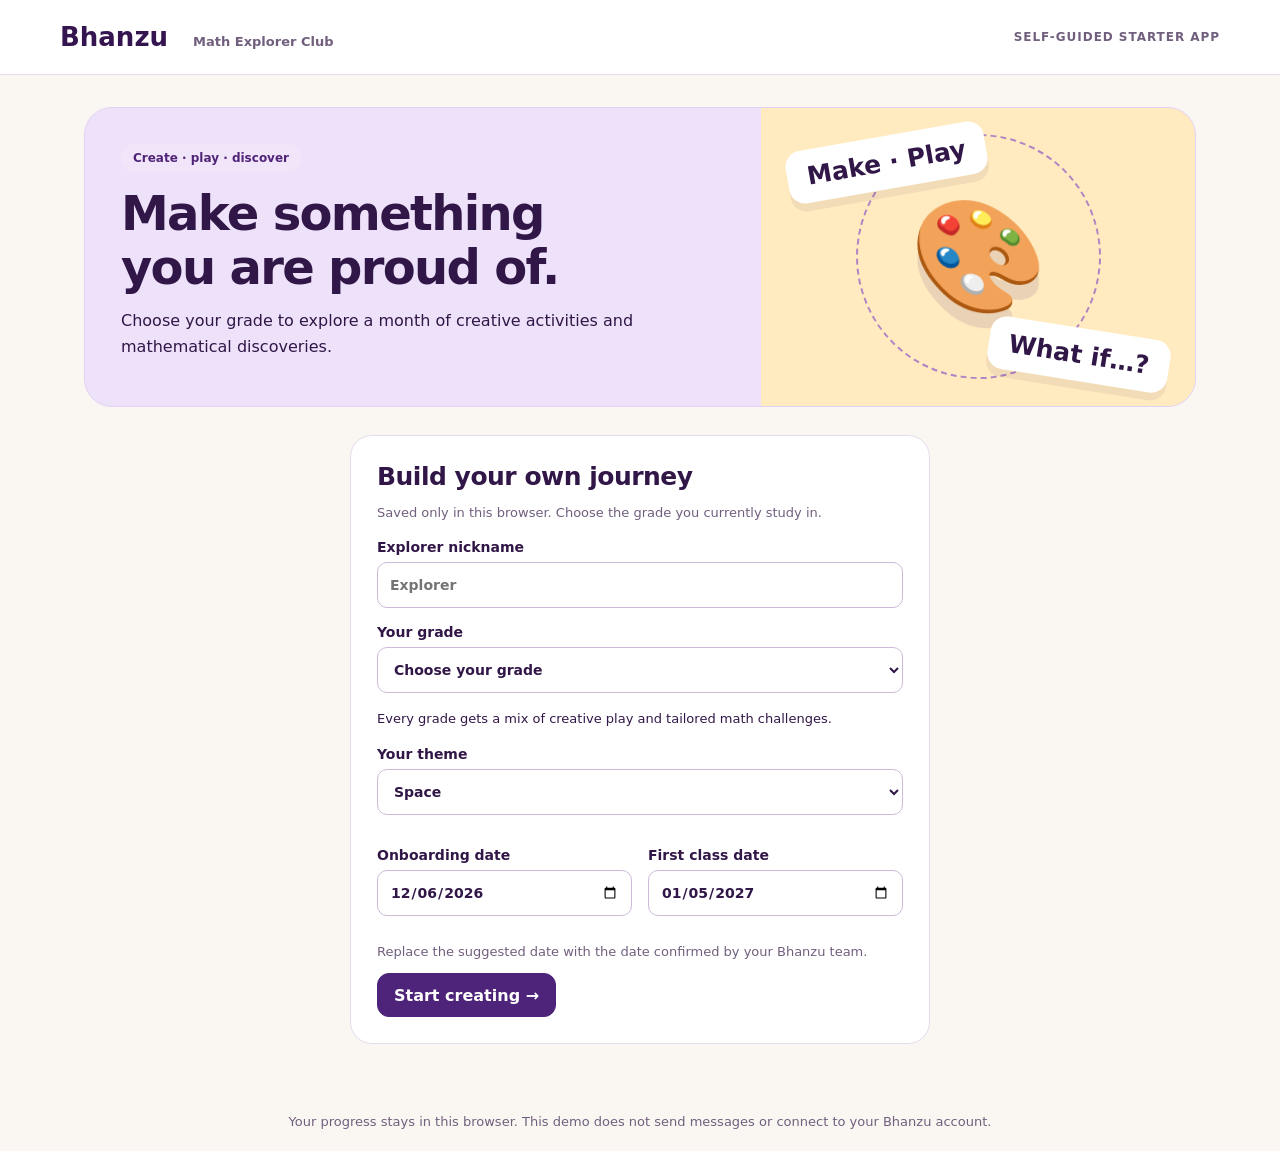
==== index.html @ 33efbeb1 "Add files via upload" ====
<!doctype html>
<html lang="en">
<head>
  <meta charset="utf-8"><meta name="viewport" content="width=device-width, initial-scale=1">
  <meta name="theme-color" content="#34175a">
  <title>Bhanzu · Math Explorer Club</title>
  <link rel="stylesheet" href="styles.css">
  <link rel="stylesheet" href="games.css">
  <link rel="stylesheet" href="studio.css">
  <script src="engine.js" defer></script><script src="curriculum.js" defer></script><script src="studio.js" defer></script><script src="app.js" defer></script>
</head>
<body>
  <header class="topbar"><a class="brand" href="index.html">Bhanzu <span>Math Explorer Club</span></a><span class="prototype">Self-guided starter app</span></header>
  <main id="app"></main>
  <footer>Your progress stays in this browser. This demo does not send messages or connect to your Bhanzu account.</footer>
  <dialog id="settings"><form id="settings-form"><h2>Your adventure details</h2><p>Use the class date confirmed by your onboarding team.</p><label>Explorer nickname <input name="nickname" maxlength="30" autocomplete="off"></label><label>Onboarding date <input name="onboard" type="date" required></label><label>First class date <input name="start" type="date" required></label><label>Your grade <select name="grade" required></select></label><p class="error" id="settings-error" role="alert"></p><div class="actions"><button class="primary" type="submit">Save details</button><button type="button" id="close-settings">Cancel</button></div><hr><button class="danger" type="button" id="reset">Start over on this device</button></form></dialog>
  <noscript>Please enable JavaScript to use the puzzles and save your progress.</noscript>
</body>
</html>
---- styles.css ----
:root{font-family:system-ui,-apple-system,BlinkMacSystemFont,"Segoe UI",sans-serif;color:#311747;background:#faf7f2;font-synthesis:none;--purple:#4e247a;--muted:#715f7e;--line:#e6dbed;--coral:#ff725e;--cream:#fff9eb}
*{box-sizing:border-box}body{margin:0}button,input,select{font:inherit}button,a,input,select{ -webkit-tap-highlight-color:transparent}button{cursor:pointer;border:1px solid var(--line);border-radius:12px;background:white;color:#311747;padding:11px 16px;font-weight:650;min-height:44px}button:hover{background:#f3eafb}button:disabled{cursor:default;opacity:.55}button:focus-visible,a:focus-visible,input:focus-visible,select:focus-visible{outline:3px solid #9c55d3;outline-offset:3px}.primary{background:var(--purple);color:white;border-color:var(--purple)}.primary:hover{background:#39195a}.ghost{background:transparent}.danger{color:#a12839}.topbar{display:flex;align-items:center;justify-content:space-between;gap:18px;padding:22px max(24px,calc((100% - 1160px)/2));background:white;border-bottom:1px solid var(--line)}.brand{font-weight:850;font-size:26px;color:#351550;text-decoration:none}.brand span{font-size:13px;font-weight:600;color:var(--muted);margin-left:16px}.prototype,.eyebrow{font-size:12px;font-weight:750;letter-spacing:.08em;text-transform:uppercase}.prototype{color:var(--muted)}main{max-width:1160px;margin:auto;padding:32px 24px 48px}footer{text-align:center;padding:22px;color:var(--muted);font-size:13px;max-width:850px;margin:auto}h1{font-size:clamp(32px,4vw,48px);line-height:1.13;letter-spacing:-.035em;margin:14px 0}h2{font-size:25px;margin:0 0 12px;letter-spacing:-.02em}h3{font-size:19px;margin:0 0 10px}p{line-height:1.6;margin:10px 0}.muted{color:var(--muted)}.small{font-size:13px}.pill{display:inline-flex;padding:7px 12px;border-radius:99px;background:#f1e5fa;color:#512478;font-size:12px;font-weight:750}.hero{display:grid;grid-template-columns:1.2fr .8fr;gap:26px;background:#eee2fa;border:1px solid #e3d1f3;border-radius:28px;overflow:hidden}.hero-copy{padding:36px}.hero-illustration{display:flex;align-items:center;justify-content:center;background:#ffebbf;min-height:250px;position:relative;overflow:hidden}.hero-illustration .planet{font-size:110px;filter:drop-shadow(0 15px 0 #542a7920)}.orbit{position:absolute;width:245px;height:245px;border:2px dashed #b184c4;border-radius:50%;transform:rotate(-18deg)}.float{position:absolute;font-weight:850;font-size:25px;background:white;padding:12px 20px;border-radius:16px;box-shadow:0 8px 0 #391b4b12}.float.one{top:28px;left:25px;transform:rotate(-10deg)}.float.two{bottom:25px;right:25px;transform:rotate(9deg)}.layout{display:grid;grid-template-columns:minmax(0,1fr) 310px;gap:26px;margin-top:28px}.panel{background:white;border:1px solid var(--line);border-radius:22px;padding:26px;min-width:0}.setup{max-width:580px;margin:28px auto 0}.setup label,dialog label{display:grid;gap:7px;font-weight:650;margin:16px 0;font-size:14px}input,select{width:100%;border:1px solid #ccbbda;border-radius:10px;padding:12px;background:white;color:#311747;min-height:46px}.form-row{display:grid;grid-template-columns:1fr 1fr;gap:16px}.actions{display:flex;flex-wrap:wrap;gap:10px;margin-top:18px}.error{color:#a12839}.avatar-options{display:flex;flex-wrap:wrap;gap:8px}.avatar-options button[aria-pressed=true],.choice[aria-pressed=true]{background:#eee0fa;border-color:#7b3bad}.toolbar{display:flex;align-items:center;justify-content:space-between;gap:14px;flex-wrap:wrap;margin:0 0 20px}.toolbar h2{margin:0}.roadmap{display:grid;grid-template-columns:repeat(3,minmax(0,1fr));gap:12px}.mission-tile{text-align:left;padding:16px;position:relative;min-height:138px;display:flex;flex-direction:column;align-items:flex-start;gap:8px;border-radius:17px}.mission-tile .icon{font-size:27px}.mission-tile .day{font-size:11px;text-transform:uppercase;letter-spacing:.05em;color:var(--muted)}.mission-tile.active{background:#f0e4fb;border:2px solid #754297;padding:15px}.mission-tile.done{background:#f0f8ef}.mission-tile .state{font-size:11px;color:#695775;font-weight:600}.week-title{font-size:15px;margin:25px 0 12px}.week-title:first-child{margin-top:0}.detail{margin-top:24px;scroll-margin-top:20px}.detail .mission-icon{font-size:39px;display:block;margin-bottom:12px}.question{font-size:23px;font-weight:700;line-height:1.5;margin:22px 0;white-space:pre-line}.choices{display:grid;grid-template-columns:repeat(3,minmax(0,1fr));gap:10px}.choice{font-size:18px}.feedback{padding:15px 18px;background:#f6f0fc;border-radius:14px;margin:16px 0;line-height:1.6}.feedback.good{background:#edf7eb}.benefit{font-size:14px;color:var(--muted);border-top:1px solid var(--line);padding-top:15px;margin-top:22px}.guide{background:#fff9ed}.guide-icon{font-size:32px}.guide-answer{padding:16px;background:white;border:1px solid #eddfc5;border-radius:15px;line-height:1.6;margin-top:15px}.quick-replies{display:flex;flex-wrap:wrap;gap:7px;margin-top:16px}.quick-replies button{font-size:12px;padding:9px 12px}.passport{margin-top:22px}.stamps{display:grid;grid-template-columns:repeat(4,1fr);gap:8px;margin:20px 0}.stamp{border-radius:50%;aspect-ratio:1;display:grid;place-items:center;background:#eee9f2;font-size:25px;filter:grayscale(1);opacity:.4}.stamp.earned{filter:none;opacity:1;background:#ffedb7}.progress{height:8px;background:#ece2f3;border-radius:9px;overflow:hidden;margin:14px 0}.progress span{display:block;height:100%;background:#754297;transition:width .2s}.parent-note{margin-top:22px}.parent-note li{line-height:1.6;margin:8px 0;padding-left:3px}.banner{padding:14px 18px;background:#fff0cc;border-radius:13px;margin-bottom:18px;color:#664810}.complete-hero{text-align:center;max-width:780px;margin:auto}.complete-hero .big{font-size:90px}.checklist{text-align:left;max-width:460px;margin:25px auto}.checklist label{display:flex;align-items:center;gap:12px;margin:16px 0}.checklist input{width:21px;min-height:21px;height:21px;accent-color:var(--purple)}.goal-label{font-size:14px;font-weight:650}.goal{margin-top:12px}.empty{padding:30px 15px;text-align:center}dialog{border:1px solid var(--line);border-radius:22px;padding:26px;width:min(500px,calc(100% - 32px));color:#311747;max-height:90vh;overflow:auto}dialog::backdrop{background:#28103c77}hr{border:0;border-top:1px solid var(--line);margin:22px 0}.storage-notice{padding:12px 18px;color:#8a4220;background:#fff1dd;border-radius:12px;margin:12px 0}a{color:#652f91}.card-preview{width:100%;border-radius:15px;display:block;margin-top:15px}.preview-link{font-size:13px;display:inline-block;margin-top:10px}.section-subtitle{margin-bottom:22px}.level-tag{font-size:12px;color:var(--muted)}
@media(max-width:850px){.layout{grid-template-columns:1fr}.side{display:grid;grid-template-columns:1fr 1fr;gap:18px;align-items:start}.side .panel{margin:0}.side .parent-note{grid-column:1/-1}.brand span{display:block;margin:2px 0 0}.prototype{max-width:115px;font-size:10px}.hero-copy{padding:26px}.hero-illustration .planet{font-size:85px}.float{padding:9px;font-size:18px}.orbit{width:190px;height:190px}}
@media(max-width:550px){main{padding:20px 16px}.topbar{padding:16px}.hero{grid-template-columns:1fr}.hero-illustration{min-height:170px;grid-row:1}.hero-illustration .planet{font-size:75px}.orbit{width:150px;height:150px}.hero-copy{padding:23px}.panel{padding:20px}.roadmap{grid-template-columns:1fr 1fr}.side{display:block}.side .panel{margin-top:20px}.form-row{grid-template-columns:1fr;gap:0}.question{font-size:21px}.choices{grid-template-columns:1fr}.choices .choice{padding:12px}.mission-tile{min-height:140px}.float.one{left:20%;top:18px}.float.two{right:17%;bottom:18px}}
@media(prefers-reduced-motion:reduce){*{transition:none!important;scroll-behavior:auto!important}}
.detail{margin-top:0;margin-bottom:24px}.mission-tile:disabled{opacity:.78}
@media print{.topbar,.hero,.toolbar,.roadmap-wrap,.guide,.parent-note,.detail,.complete-hero,footer,.actions,.banner{display:none!important}.layout,.side{display:block}.passport{border:2px solid #542576;max-width:600px;margin:auto!important}.panel{break-inside:avoid}.stamp{-webkit-print-color-adjust:exact;print-color-adjust:exact}}
---- games.css ----
.game{margin:20px 0;padding:22px;background:#faf5ff;border:1px solid #dbc5ed;border-radius:20px;overflow:hidden}.game-label{color:#795098;font-size:11px;letter-spacing:.13em;font-weight:800;margin-bottom:14px}.game h3{font-size:21px}.game-status{min-height:48px;background:white;border-radius:12px;padding:13px 15px;margin-top:20px;font-size:14px;line-height:1.5}.game-status.success{background:#e5f5e7;color:#24532f}.game .small{color:#675273}.game button{min-width:44px}.number-bank,.sequence{display:flex;gap:10px;flex-wrap:wrap;justify-content:center;margin:18px 0}.fixed-number,.drop-slot,.number-tile{width:65px;min-height:65px;display:grid;place-items:center;font-weight:800;font-size:25px;border-radius:15px}.fixed-number{background:#e9ddf1}.drop-slot{border:2px dashed #9875b3;background:white}.number-tile{background:#ffdf89;border:2px solid #d9a932;touch-action:none;user-select:none}.number-tile[aria-pressed=true]{outline:3px solid #653c88;outline-offset:3px}.launch-scene{height:100px;position:relative;background:#ede1f6;border-radius:17px;overflow:hidden}.launch-rocket{position:absolute;font-size:55px;bottom:10px;left:24px;transition:transform 1.1s cubic-bezier(.3,.1,.3,1)}.launched .launch-rocket{transform:translate(320px,-150px) rotate(-15deg)}.launch-stars{position:absolute;right:25px;top:30px;letter-spacing:13px;color:#795395;font-size:22px}.drag-ghost{position:fixed;z-index:10000;pointer-events:none;transform:translate(-50%,-50%);background:#ffd773;color:#311747;border:2px solid #684381;border-radius:14px;min-width:50px;min-height:50px;display:grid;place-items:center;font-size:25px;font-weight:800;box-shadow:0 8px 22px #2d164435}.counter-baskets{display:grid;grid-template-columns:1fr 1fr;gap:12px;margin:18px 0}.basket{padding:16px;background:white;border:2px dashed #cdb6df;border-radius:16px;min-height:135px}.basket strong{font-size:14px}.counters{display:flex;flex-wrap:wrap;gap:6px;margin-top:12px;min-height:50px}.game .counter{width:32px;height:32px;min-width:32px;min-height:32px;border-radius:50%;padding:0;box-shadow:inset 0 -4px 0 #0002;touch-action:none;user-select:none;border:2px solid transparent}.purple-counter{background:#8755b1}.purple-counter:hover{background:#704098}.coral-counter{background:#fa826e}.coral-counter:hover{background:#e46756}.counter-controls{display:flex;gap:10px;align-items:center;justify-content:center;flex-wrap:wrap}.live-equation,.equation-card{font-size:23px;font-weight:800;text-align:center}.equation-card{padding:18px;background:#ffe8ad;border-radius:14px}.pair-collection{display:flex;align-items:center;gap:8px;flex-wrap:wrap;margin-top:16px}.pair-chip{padding:7px 10px;border-radius:9px;background:#e2efd9;font-size:14px;font-weight:700}.wallet,.receipt{display:flex;justify-content:space-between;gap:12px;background:#ffe8b2;padding:14px 17px;border-radius:12px}.shop-shelves{display:grid;grid-template-columns:repeat(3,1fr);gap:10px;margin:20px 0}.shop-item{display:flex;flex-direction:column;align-items:center;gap:8px;background:white;padding:15px 8px;border-radius:16px;border:1px solid #e3d4eb}.shop-icon{font-size:36px}.shop-item strong{font-size:14px}.quantity{display:flex;gap:7px;align-items:center}.quantity button{padding:5px;min-width:35px;width:35px}.quantity output{font-size:18px;font-weight:750;min-width:15px;text-align:center}.receipt{background:#efe5f6}.change-label{display:grid;gap:8px;margin:18px 0;font-size:14px;font-weight:650}.change-label input{max-width:250px}.paint-palette{display:flex;gap:9px;flex-wrap:wrap;margin:16px 0;justify-content:center}.paint-color{border:2px solid #bba8cc;width:44px;height:44px;padding:0!important}.paint-color[aria-pressed=true]{outline:3px solid #472564;outline-offset:2px}.pixel-board{display:grid;grid-template-columns:repeat(8,1fr);gap:3px;width:min(100%,320px);margin:18px auto;background:#ddd0e6;padding:5px;border-radius:12px;touch-action:none}.game .pixel{min-width:0;min-height:0;aspect-ratio:1;width:100%;padding:0;border-radius:3px;border:0;touch-action:none}.ink-0{background:#fff}.ink-1{background:#8150af}.ink-2{background:#fc846d}.ink-3{background:#f6c847}.ink-4{background:#7bc5aa}.pixel.ink-0:hover{background:#f5edf9}.pixel.ink-1:hover{background:#8150af}.pixel.ink-2:hover{background:#fc846d}.pixel.ink-3:hover{background:#f6c847}.pixel.ink-4:hover{background:#7bc5aa}.vault{max-width:280px;margin:18px auto;text-align:center;padding:20px;background:#e4d3f0;border:3px solid #b997d0;border-radius:24px}.vault.open{background:#e3f1de;border-color:#98bf87}.vault-icon{display:block;font-size:50px;margin-bottom:15px}.vault input{text-align:center;font-size:28px;letter-spacing:8px;font-weight:800;background:#fff9df}.keypad{display:grid;grid-template-columns:repeat(3,1fr);gap:8px;margin:14px 0}.keypad button{padding:9px;font-size:17px}.keypad button[data-key=Clear]{font-size:12px}.tens{font-size:13px;background:#efe5f7;border-radius:7px;display:inline-block;margin-top:10px;padding:3px 7px}.tens:empty{display:none}.sr-only{position:absolute;width:1px;height:1px;padding:0;margin:-1px;overflow:hidden;clip:rect(0,0,0,0);white-space:nowrap;border:0}.celebrating{animation:celebrate-glow .6s ease-out}.game-refresh{margin-left:auto}.game-mode-note{font-size:13px;color:#72567e;margin-bottom:12px}@keyframes celebrate-glow{0%{box-shadow:0 0 0 0 #e4b53988}100%{box-shadow:0 0 0 14px #e4b53900}}
@media(max-width:550px){.game{padding:15px}.sequence{gap:6px}.fixed-number,.drop-slot,.number-tile{width:44px;min-height:50px;font-size:20px}.shop-shelves{grid-template-columns:1fr}.shop-item{display:grid;grid-template-columns:45px 1fr auto;gap:8px;text-align:left}.shop-item .quantity{grid-column:2/4;justify-content:flex-end}.counter-baskets{gap:8px}.basket{padding:10px}.game .counter{width:32px;height:32px}.counter-controls button{font-size:12px;padding:10px}.counter-controls output{width:100%;order:-1}.pixel-board{gap:3px}.game h3{font-size:19px}}
@media(pointer:coarse){.game .counter{min-width:44px;min-height:44px;width:44px;height:44px}.pixel-board{width:100%}.game .pixel{min-width:0;min-height:0}.paint-color{min-height:44px}.quantity button{min-width:44px;min-height:44px}}
@media(prefers-reduced-motion:reduce){.launch-rocket{transition:none}.celebrating{animation:none}}
---- studio.css ----
.activity-navigation{display:grid;gap:10px;margin-top:24px;max-width:720px}.activity-navigation label{font-weight:750}.grade-picker{display:flex;align-items:center;gap:10px;font-weight:650;font-size:14px}.grade-picker select{width:auto}.saved-art{display:grid;gap:1px;background:#d9cde2;border:5px solid #e6d9ef;border-radius:8px;overflow:hidden;aspect-ratio:1;max-width:300px;width:100%;margin:12px auto}.saved-art span{aspect-ratio:1}.art-gallery figure{margin:18px 0}.art-gallery figcaption{font-weight:700;font-size:13px}.art-gallery button{font-size:12px;min-height:44px}.empty-art{padding:20px;background:#faf2ff;border-radius:15px;margin:16px 0;text-align:center;font-size:32px}.empty-art p{font-size:13px}.saved-postcard{padding:24px;border-radius:15px;overflow-wrap:anywhere;margin:16px 0;color:#29133c}.saved-postcard.ink-1{color:white}.studio-board label:not(.slider-label){font-weight:650;font-size:14px;display:grid;gap:8px}.studio-board textarea{width:100%;font:inherit;padding:12px;border:1px solid #b69bc9;border-radius:12px;resize:vertical}.studio-board .pixel.fixed-pixel{display:block;min-height:0}.memory-board{display:grid;grid-template-columns:repeat(4,minmax(0,1fr));gap:10px;margin:16px 0}.memory-card{aspect-ratio:1;min-height:65px;font-size:22px;background:#e5d2f5;border:2px solid #c3a3dc}.memory-card.flipped{background:#fff0bf;border-color:#dfbd5c}.memory-card:disabled{opacity:1;color:#315538;background:#e3f0df}.rhythm-pads{display:grid;grid-template-columns:1fr 1fr;gap:12px;margin:20px 0}.rhythm-pad{min-height:90px;font-size:17px;color:#301845;border:3px solid transparent}.rhythm-pad.ink-1{color:white}.rhythm-pad:disabled{opacity:1;filter:brightness(.7)}.rhythm-pad.lit{filter:brightness(1.3);outline:4px solid #442159;outline-offset:2px}.sort-buckets{display:grid;grid-template-columns:1fr 1fr;gap:12px;margin:18px 0}.sort-buckets .number-bank{gap:5px}.bin-label{width:100%;font-size:13px;background:#f4eafa;padding:10px}.balance-scene{display:grid;grid-template-columns:1fr 1fr;gap:15px;margin:20px 0}.balance-pan{background:#e9d9f5;padding:18px;border-radius:15px;text-align:center;font-size:15px;border-bottom:5px solid #a67ec3}.balance-pan strong{display:block;font-size:32px;margin-top:12px}.slider-label{display:block;font-weight:750;margin:20px 0}.slider-label input{padding:0;accent-color:#77439e;width:100%;margin-top:14px}.route-board{display:grid;gap:7px;max-width:350px;margin:20px auto}.route-cell{min-height:52px;aspect-ratio:1;padding:4px;font-size:13px}.route-cell:disabled{opacity:1;background:#705783;color:white}.route-cell.visited{background:#efe1fc}.route-cell.current{background:#ffda84;color:#301543}.direction-controls{display:flex;justify-content:center;gap:8px;flex-wrap:wrap}.pack-grid{display:grid;grid-template-columns:repeat(3,1fr);gap:10px;margin:18px 0}.pack-grid button{font-size:14px;min-height:110px}.pack-grid button span{display:block;font-size:34px;margin-bottom:8px}.pack-grid button[aria-pressed=true]{background:#e9dcf5;border:2px solid #9565b8}.pack-bag{text-align:center;font-size:23px;margin:20px}.side .panel{margin-top:22px}.side #passport-slot .panel{margin-top:0}.side .passport h3{margin-top:12px}.game .sequence{display:grid;grid-template-columns:repeat(5,minmax(0,1fr));gap:7px}.game .sequence>*{width:100%;min-width:0;font-size:clamp(14px,2vw,23px)}.game .number-bank .number-tile{min-width:50px;width:auto;padding:10px}.game .pixel-board{max-width:360px}.game .pixel-board .pixel{aspect-ratio:1}.game .paint-color.ink-1:hover{background:#8150af}.game .paint-color.ink-2:hover{background:#fc846d}.game .paint-color.ink-3:hover{background:#f6c847}.game .paint-color.ink-4:hover{background:#7bc5aa}
@media(max-width:550px){.memory-board{grid-template-columns:repeat(3,minmax(0,1fr));gap:7px}.memory-card{font-size:17px;min-height:60px}.sort-buckets{grid-template-columns:1fr}.pack-grid{grid-template-columns:1fr 1fr}.balance-scene{gap:8px}.balance-pan{padding:12px;font-size:13px}.grade-picker{width:100%}.grade-picker select{flex:1}.side #passport-slot{grid-column:1/-1}}
@media print{.activity-navigation,.grade-picker,.export-art,.game,.complete-hero,#settings{display:none!important}.saved-art{-webkit-print-color-adjust:exact;print-color-adjust:exact}.art-gallery figure{break-inside:avoid}}
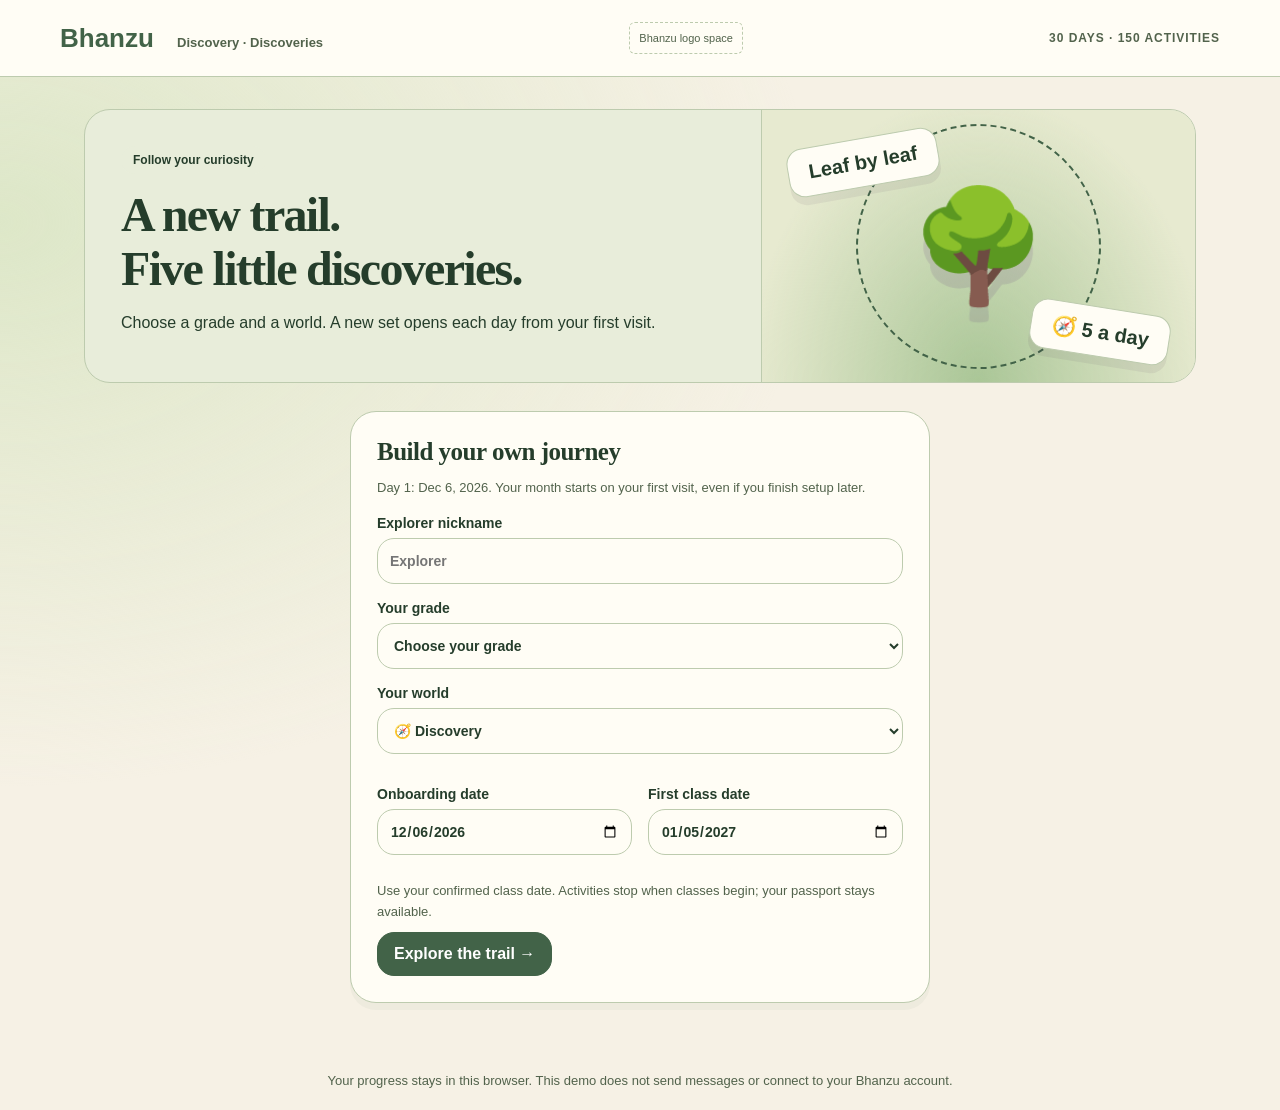
==== commit 0550f4fa: "Add files via upload" ====
--- a/index.html
+++ b/index.html
@@ -7,10 +7,12 @@
   <link rel="stylesheet" href="styles.css">
   <link rel="stylesheet" href="games.css">
   <link rel="stylesheet" href="studio.css">
-  <script src="engine.js" defer></script><script src="curriculum.js" defer></script><script src="studio.js" defer></script><script src="app.js" defer></script>
+  <link rel="stylesheet" href="engagement.css">
+  <link rel="stylesheet" href="learning.css">
+  <script src="engine.js" defer></script><script src="curriculum.js" defer></script><script src="studio.js" defer></script><script src="learning-content.js" defer></script><script src="learning.js" defer></script><script src="engagement.js" defer></script><script src="app.js" defer></script>
 </head>
 <body>
-  <header class="topbar"><a class="brand" href="index.html">Bhanzu <span>Math Explorer Club</span></a><span class="prototype">Self-guided starter app</span></header>
+  <header class="topbar"><a class="brand" href="index.html">Bhanzu <span>Math Explorer Club</span></a><span class="logo-placeholder" aria-label="Space reserved for the official Bhanzu logo">Bhanzu logo space</span><span class="prototype">Self-guided starter app</span></header>
   <main id="app"></main>
   <footer>Your progress stays in this browser. This demo does not send messages or connect to your Bhanzu account.</footer>
   <dialog id="settings"><form id="settings-form"><h2>Your adventure details</h2><p>Use the class date confirmed by your onboarding team.</p><label>Explorer nickname <input name="nickname" maxlength="30" autocomplete="off"></label><label>Onboarding date <input name="onboard" type="date" required></label><label>First class date <input name="start" type="date" required></label><label>Your grade <select name="grade" required></select></label><p class="error" id="settings-error" role="alert"></p><div class="actions"><button class="primary" type="submit">Save details</button><button type="button" id="close-settings">Cancel</button></div><hr><button class="danger" type="button" id="reset">Start over on this device</button></form></dialog>
--- a/studio.css
+++ b/studio.css
@@ -1,3 +1,65 @@
 .activity-navigation{display:grid;gap:10px;margin-top:24px;max-width:720px}.activity-navigation label{font-weight:750}.grade-picker{display:flex;align-items:center;gap:10px;font-weight:650;font-size:14px}.grade-picker select{width:auto}.saved-art{display:grid;gap:1px;background:#d9cde2;border:5px solid #e6d9ef;border-radius:8px;overflow:hidden;aspect-ratio:1;max-width:300px;width:100%;margin:12px auto}.saved-art span{aspect-ratio:1}.art-gallery figure{margin:18px 0}.art-gallery figcaption{font-weight:700;font-size:13px}.art-gallery button{font-size:12px;min-height:44px}.empty-art{padding:20px;background:#faf2ff;border-radius:15px;margin:16px 0;text-align:center;font-size:32px}.empty-art p{font-size:13px}.saved-postcard{padding:24px;border-radius:15px;overflow-wrap:anywhere;margin:16px 0;color:#29133c}.saved-postcard.ink-1{color:white}.studio-board label:not(.slider-label){font-weight:650;font-size:14px;display:grid;gap:8px}.studio-board textarea{width:100%;font:inherit;padding:12px;border:1px solid #b69bc9;border-radius:12px;resize:vertical}.studio-board .pixel.fixed-pixel{display:block;min-height:0}.memory-board{display:grid;grid-template-columns:repeat(4,minmax(0,1fr));gap:10px;margin:16px 0}.memory-card{aspect-ratio:1;min-height:65px;font-size:22px;background:#e5d2f5;border:2px solid #c3a3dc}.memory-card.flipped{background:#fff0bf;border-color:#dfbd5c}.memory-card:disabled{opacity:1;color:#315538;background:#e3f0df}.rhythm-pads{display:grid;grid-template-columns:1fr 1fr;gap:12px;margin:20px 0}.rhythm-pad{min-height:90px;font-size:17px;color:#301845;border:3px solid transparent}.rhythm-pad.ink-1{color:white}.rhythm-pad:disabled{opacity:1;filter:brightness(.7)}.rhythm-pad.lit{filter:brightness(1.3);outline:4px solid #442159;outline-offset:2px}.sort-buckets{display:grid;grid-template-columns:1fr 1fr;gap:12px;margin:18px 0}.sort-buckets .number-bank{gap:5px}.bin-label{width:100%;font-size:13px;background:#f4eafa;padding:10px}.balance-scene{display:grid;grid-template-columns:1fr 1fr;gap:15px;margin:20px 0}.balance-pan{background:#e9d9f5;padding:18px;border-radius:15px;text-align:center;font-size:15px;border-bottom:5px solid #a67ec3}.balance-pan strong{display:block;font-size:32px;margin-top:12px}.slider-label{display:block;font-weight:750;margin:20px 0}.slider-label input{padding:0;accent-color:#77439e;width:100%;margin-top:14px}.route-board{display:grid;gap:7px;max-width:350px;margin:20px auto}.route-cell{min-height:52px;aspect-ratio:1;padding:4px;font-size:13px}.route-cell:disabled{opacity:1;background:#705783;color:white}.route-cell.visited{background:#efe1fc}.route-cell.current{background:#ffda84;color:#301543}.direction-controls{display:flex;justify-content:center;gap:8px;flex-wrap:wrap}.pack-grid{display:grid;grid-template-columns:repeat(3,1fr);gap:10px;margin:18px 0}.pack-grid button{font-size:14px;min-height:110px}.pack-grid button span{display:block;font-size:34px;margin-bottom:8px}.pack-grid button[aria-pressed=true]{background:#e9dcf5;border:2px solid #9565b8}.pack-bag{text-align:center;font-size:23px;margin:20px}.side .panel{margin-top:22px}.side #passport-slot .panel{margin-top:0}.side .passport h3{margin-top:12px}.game .sequence{display:grid;grid-template-columns:repeat(5,minmax(0,1fr));gap:7px}.game .sequence>*{width:100%;min-width:0;font-size:clamp(14px,2vw,23px)}.game .number-bank .number-tile{min-width:50px;width:auto;padding:10px}.game .pixel-board{max-width:360px}.game .pixel-board .pixel{aspect-ratio:1}.game .paint-color.ink-1:hover{background:#8150af}.game .paint-color.ink-2:hover{background:#fc846d}.game .paint-color.ink-3:hover{background:#f6c847}.game .paint-color.ink-4:hover{background:#7bc5aa}
 @media(max-width:550px){.memory-board{grid-template-columns:repeat(3,minmax(0,1fr));gap:7px}.memory-card{font-size:17px;min-height:60px}.sort-buckets{grid-template-columns:1fr}.pack-grid{grid-template-columns:1fr 1fr}.balance-scene{gap:8px}.balance-pan{padding:12px;font-size:13px}.grade-picker{width:100%}.grade-picker select{flex:1}.side #passport-slot{grid-column:1/-1}}
 @media print{.activity-navigation,.grade-picker,.export-art,.game,.complete-hero,#settings{display:none!important}.saved-art{-webkit-print-color-adjust:exact;print-color-adjust:exact}.art-gallery figure{break-inside:avoid}}
+
+/* World tokens: adjust a palette here without changing the activity engine. */
+:root[data-theme="discovery"]{color-scheme:light;--page:#f6f1e5;--surface:#fffdf5;--soft:#e8edda;--ink:#253d2b;--muted:#52634c;--line:#bdcbae;--purple:#426348;--accent:#9b541f;--on-brand:#fff;--radius:26px;--button-radius:17px;--body-font:"Trebuchet MS",sans-serif;--heading-font:Georgia,serif;--speed:300ms;--success:#e0edd8;--success-ink:#25432d}
+:root[data-theme="space"]{color-scheme:dark;--page:#080d20;--surface:#141d38;--soft:#222d50;--ink:#eef0ff;--muted:#b9c8e9;--line:#4d6090;--purple:#bba2ff;--accent:#83e2ff;--on-brand:#160f30;--radius:18px;--button-radius:12px;--body-font:"Segoe UI",sans-serif;--heading-font:"Consolas",monospace;--speed:450ms;--success:#193f41;--success-ink:#b1f6df}
+:root[data-theme="sports"]{color-scheme:light;--page:#e6eddf;--surface:#fff;--soft:#e0ead4;--ink:#142a25;--muted:#465b50;--line:#718574;--purple:#173f30;--accent:#c8f54a;--on-brand:#fff;--radius:6px;--button-radius:4px;--body-font:Arial,sans-serif;--heading-font:"Arial Black",Impact,sans-serif;--speed:120ms;--success:#dcf1b3;--success-ink:#203a21}
+[data-theme]{background:var(--page);color:var(--ink);font-family:var(--body-font)}
+[data-theme] body{background:var(--page);color:var(--ink);min-height:100vh}
+[data-theme] h1,[data-theme] h2,[data-theme] h3{font-family:var(--heading-font)}
+[data-theme] .topbar,[data-theme] .panel,[data-theme] dialog{background:var(--surface);color:var(--ink);border-color:var(--line)}
+[data-theme] .panel,[data-theme] dialog,[data-theme] .hero{border-radius:var(--radius)}
+[data-theme] .brand,[data-theme] a{color:var(--purple)}
+[data-theme] button:not(.pixel):not(.paint-color):not(.counter):not(.rhythm-pad){background:var(--surface);color:var(--ink);border-color:var(--line);border-radius:var(--button-radius);transition:background var(--speed),transform var(--speed),box-shadow var(--speed)}
+[data-theme] button:not(.pixel):not(.paint-color):not(.counter):not(.rhythm-pad):enabled:hover{background:var(--soft);transform:translateY(-2px)}
+[data-theme] button.primary{background:var(--purple)!important;color:var(--on-brand)!important;border-color:var(--purple)!important}
+[data-theme] button.primary:enabled:hover{filter:brightness(1.12)}
+[data-theme] input,[data-theme] select,[data-theme] textarea{background:var(--surface);color:var(--ink);border-color:var(--line);border-radius:var(--button-radius);max-width:100%}
+[data-theme] :focus-visible{outline:3px solid var(--purple);outline-offset:3px}
+[data-theme] .hero,[data-theme] .hero-illustration,[data-theme] .pill,[data-theme] .game,[data-theme] .feedback,[data-theme] .empty-art,[data-theme] .guide,[data-theme] .banner{background:var(--soft);color:var(--ink);border-color:var(--line)}
+[data-theme] .hero-illustration{border-left:1px solid var(--line)}
+[data-theme] .float{background:var(--surface);color:var(--ink);font-size:clamp(13px,1.8vw,20px);max-width:90%;border:1px solid var(--line)}
+[data-theme] .orbit{border-color:var(--purple)}
+[data-theme] .game-label,[data-theme] .game .small,[data-theme] .mission-tile .state{color:var(--muted)}
+[data-theme] .guide-answer,[data-theme] .basket,[data-theme] .shop-item,[data-theme] .vault,[data-theme] .balance-pan,[data-theme] .receipt,[data-theme] .wallet,[data-theme] .pair-chip,[data-theme] .tens,[data-theme] .fixed-number,[data-theme] .bin-label{background:var(--surface);color:var(--ink);border-color:var(--line)}
+[data-theme] .game-status,[data-theme] .game-status.success,[data-theme] .feedback.good{background:var(--success);color:var(--success-ink)}
+[data-theme] .memory-card.flipped,[data-theme] .route-cell.current,[data-theme] .pack-grid button[aria-pressed=true],[data-theme] .number-tile.active,[data-theme] .drop-slot,[data-theme] .route-cell.visited{background:var(--soft)!important;color:var(--ink)!important;border-color:var(--purple)!important}
+[data-theme] .memory-card:disabled{background:var(--success)!important;color:var(--success-ink)!important}
+[data-theme] .route-cell:disabled{background:var(--ink)!important;color:var(--page)!important}
+[data-theme] .progress{background:var(--soft)}[data-theme] .progress span{background:var(--purple)}
+[data-theme] .stamp{background:var(--soft)}[data-theme] .stamp.earned{background:var(--success)}
+[data-theme] .slider-label input{accent-color:var(--purple)}
+[data-theme] .launch-scene{background:var(--soft);color:var(--ink)}
+[data-theme="space"] .error,[data-theme="space"] .danger{color:#ffb6be}
+.month-calendar{margin:28px 0}.day-grid{display:grid;grid-template-columns:repeat(3,minmax(0,1fr));gap:10px;margin-top:16px}.day-tile{display:grid;gap:9px;text-align:left;padding:16px 12px;min-height:88px}.day-tile strong{font-size:16px}.day-tile span{font-size:12px;line-height:1.4}.day-tile.locked:disabled{opacity:1;color:var(--muted);background:var(--soft);border-style:dashed}.day-tile.active{outline:3px solid var(--purple);outline-offset:1px}.gallery-details summary{cursor:pointer;font-size:14px;line-height:1.5;padding:12px 0;color:var(--purple)}
+[data-theme] .equation-card{background:var(--surface);color:var(--ink)}
+[data-theme="discovery"] body{background:radial-gradient(ellipse at 0 20%,#dde7c8 0,transparent 45%),var(--page)}
+[data-theme="discovery"] .hero-illustration{background:radial-gradient(ellipse at bottom,#aac697,transparent 75%),#e7ead0}
+[data-theme="discovery"] .panel{box-shadow:0 7px 0 #4263480b}
+[data-theme="discovery"] .detail{animation:trail-in .3s ease-out}
+@keyframes trail-in{from{opacity:.6;transform:translateY(8px)}to{opacity:1;transform:translateY(0)}}
+[data-theme="space"] body{background-image:radial-gradient(circle at 15px 25px,#bdcfff88 1px,transparent 1.5px),radial-gradient(circle at 90px 75px,#fff7 1px,transparent 1.5px),radial-gradient(ellipse at top,#293760,transparent 65%);background-size:130px 160px,210px 240px,100% 100%;background-color:var(--page)}
+[data-theme="space"] .hero{background:linear-gradient(125deg,#242044,#101e38)}
+[data-theme="space"] .hero-illustration{background:radial-gradient(circle,#44316a,transparent 70%)}
+[data-theme="space"] .panel{box-shadow:0 0 24px #748aff12}
+[data-theme="space"] button.primary{box-shadow:0 0 18px #ad8aff44}
+[data-theme="space"] .planet{animation:space-float 5s ease-in-out infinite}
+[data-theme="space"] .detail{animation:mission-in .45s ease-out}
+@keyframes space-float{50%{transform:translateY(-10px) rotate(6deg)}}
+@keyframes mission-in{from{opacity:.4;filter:brightness(1.4)}to{opacity:1;filter:brightness(1)}}
+[data-theme="sports"] body{background:repeating-linear-gradient(125deg,transparent 0 95px,#173f3008 95px 120px),var(--page)}
+[data-theme="sports"] .hero{background:#173f30;color:#fff;border:3px solid #142a25}
+[data-theme="sports"] .hero-illustration{background:repeating-linear-gradient(115deg,#c8f54a 0 40px,#b4de3a 40px 80px)}
+[data-theme="sports"] .hero h1,[data-theme="sports"] .eyebrow{text-transform:uppercase}
+[data-theme="sports"] .panel{border:2px solid var(--ink);box-shadow:5px 5px 0 #173f3022}
+[data-theme="sports"] #daily-progress{background:#142a25;color:#d6ff69;border-radius:3px;font-family:Consolas,monospace;font-size:14px;padding:13px}
+[data-theme="sports"] .progress span{background:#173f30}
+[data-theme="sports"] .orbit{border-radius:8px;border:3px solid #173f30;transform:rotate(-12deg)}
+[data-theme="sports"] button:enabled:active{transform:scale(.96)!important}
+[data-theme="sports"] .detail{animation:arena-in .12s ease-out}
+@keyframes arena-in{from{transform:translateX(-5px)}to{transform:translateX(0)}}
+@media(max-width:550px){.day-grid{grid-template-columns:repeat(2,minmax(0,1fr))}.day-tile{padding:12px 10px}.hero-illustration .float{font-size:13px}.hero-illustration .float.one{left:10px;top:12px}.hero-illustration .float.two{right:10px;bottom:12px}.activity-navigation .toolbar{gap:10px}.game{padding:16px}.grade-picker select{min-width:0}.balance-pan strong{font-size:26px}}
+@media(prefers-reduced-motion:reduce){*,*::before,*::after{animation:none!important;transition:none!important;scroll-behavior:auto!important}}
+@media print{.month-calendar{display:none!important}[data-theme] body,[data-theme] .panel{background:white!important;color:#172819!important;box-shadow:none!important}[data-theme] .gallery-details summary,[data-theme] .muted{color:#334433!important}.gallery-details .art-gallery{display:block!important}}
--- a/learning.css
+++ b/learning.css
@@ -0,0 +1,37 @@
+/* Concept journey surfaces. Existing games, themes and saved-art styles remain intact. */
+.logo-placeholder{border:1px dashed var(--line);border-radius:6px;padding:9px;font-size:11px;color:var(--muted);text-align:center}
+.journey-header{max-width:900px;margin:0 auto 24px}.journey-header h1{font-size:clamp(28px,4vw,42px);margin-top:12px}.journey-top{display:flex;align-items:flex-start;justify-content:space-between;gap:14px;flex-wrap:wrap}
+#journey-menu{max-width:100%;background:var(--surface);border:1px solid var(--line);border-radius:var(--button-radius)}
+#journey-menu>summary{cursor:pointer;padding:12px 16px;min-height:48px;font-weight:700}#journey-controls{display:grid;gap:14px;padding:16px;max-width:420px}#journey-controls .eng-toolbar{margin:0}#journey-controls .grade-picker{width:100%}#journey-controls select{min-width:0;flex:1}
+.journey-content{max-width:900px;margin:auto}.lesson-path{display:grid;grid-template-columns:repeat(5,minmax(0,1fr));gap:8px;margin-top:24px}.lesson-path button{display:grid;justify-items:center;gap:8px;padding:12px 6px;min-height:84px;font-size:14px;position:relative}.lesson-path button span{display:grid;place-items:center;border:1px solid var(--line);width:28px;height:28px;border-radius:50%;background:var(--soft)}
+[data-theme] .lesson-path [aria-current=step]{border:2px solid var(--purple);background:var(--soft);box-shadow:0 3px 0 var(--purple)}
+.lesson-stage{line-height:1.7;scroll-margin-top:16px}.lesson-stage p{max-width:70ch}.lesson-stage h2{font-size:clamp(24px,3vw,31px)}.lesson-stage .primary{margin-top:20px;min-height:50px}
+.lesson-stage label{display:block;font-weight:700;margin:12px 0 8px}.lesson-stage input{max-width:280px}.lesson-stage textarea{font:inherit;width:100%;min-height:110px;padding:14px;border:1px solid var(--line)}
+.lesson-real,.lesson-why,.confidence-note,.today-idea{background:var(--soft);color:var(--ink);border-radius:var(--button-radius);padding:18px;margin:20px 0}.lesson-real p{margin-bottom:0}.lesson-why{border-left:4px solid var(--purple)}
+.lesson-demo{margin:24px 0;padding:16px;background:var(--surface);border:1px solid var(--line);border-radius:var(--radius);text-align:center}.lesson-visual{display:block;width:100%;max-width:560px;height:auto;margin:0 auto}.lesson-demo figcaption{font-weight:700;margin:12px 0}.lesson-demo button{margin-top:8px;min-height:48px}
+.lesson-secondary{display:flex;flex-wrap:wrap;gap:12px;margin-top:24px;padding-top:20px;border-top:1px solid var(--line)}.lesson-secondary button{font-size:14px}.lesson-secondary #lesson-skip{font-weight:500;text-align:left}
+.worked-steps{padding:0;list-style:none;counter-reset:worked;display:grid;gap:16px}.worked-steps li{counter-increment:worked;border:1px solid var(--line);border-radius:var(--button-radius);padding:16px 18px}.worked-steps li:before{content:'Step ' counter(worked);font-size:12px;text-transform:uppercase;letter-spacing:.06em;color:var(--muted);font-weight:700}.worked-steps [aria-current=step]{background:var(--soft);border:2px solid var(--purple)}.worked-steps strong{font-family:var(--heading-font);font-size:clamp(20px,3vw,30px);overflow-wrap:anywhere}.worked-steps p{margin-top:8px}
+#guided-form{display:flex;align-items:flex-end;gap:12px;flex-wrap:wrap}#guided-form label{flex-basis:100%;margin-bottom:0}#guided-form button{margin-top:0}#guided-answer{min-width:0;flex:1 1 150px}#guided-feedback{padding:14px 0;line-height:1.6;min-height:48px}#guided-feedback[data-feedback=wrong]{border-bottom:2px dashed var(--line)}#guided-feedback[data-feedback=correct]{border-bottom:3px double var(--purple)}
+.lesson-stage blockquote{margin:20px 0;padding:18px 20px;border-left:4px solid var(--purple);background:var(--soft);font-weight:650}.lesson-journal{margin-top:20px}.lesson-journal summary{padding:12px 0;cursor:pointer;font-weight:700}.lesson-journal article{border-top:1px solid var(--line);padding-top:14px;margin-top:14px;overflow-wrap:anywhere}
+.play-home{margin-bottom:22px}.day-activities{display:grid;grid-template-columns:repeat(5,minmax(0,1fr));gap:10px;margin:20px 0}.day-activities button{display:flex;flex-direction:column;gap:8px;padding:14px 10px;text-align:left;min-height:130px}.day-activities button>span{font-size:25px}.day-activities strong{font-size:14px}.day-activities small{font-size:12px;color:var(--muted)}[data-theme] .day-activities [aria-pressed=true]{border:2px solid var(--purple);background:var(--soft)}
+.today-idea{font-size:15px;border-left:4px solid var(--purple)}.journey-extra{background:var(--surface);border:1px solid var(--line);border-radius:var(--radius);margin:20px 0;padding:0 20px}.journey-extra>summary{font-weight:700;padding:17px 0;cursor:pointer;min-height:52px}.journey-extra>.side{padding:10px 0 20px}.journey-extra .eng-dashboard{margin:0 0 20px;padding:16px}.journey-extra .month-calendar{margin-top:18px}.journey-demo-note{line-height:1.6;margin:24px 0}
+.journey-content .side{display:block}.journey-content .side .panel{margin-top:16px}.journey-content .game .memory-card{font-size:clamp(14px,2vw,22px);overflow-wrap:anywhere;line-height:1.4;min-height:90px;padding:10px 6px}.journey-content .sort-buckets [data-return]{overflow-wrap:anywhere;font-size:14px}
+/* The guide always occupies reserved document space. It never floats over controls. */
+.guide-dock{min-width:0;margin:18px 0}.guide-dock:empty{display:none}
+#eng-mascot.learning-guide{position:relative;inset:auto;z-index:auto;display:grid;grid-template-columns:110px minmax(0,1fr);width:100%;max-width:none;gap:18px;margin:0;padding:16px;background:var(--soft);border:1px solid var(--line);box-shadow:none;border-radius:var(--radius);overflow:hidden;align-items:center}
+#eng-mascot.learning-guide p{font-size:16px;line-height:1.6;margin:0 0 10px;overflow-wrap:anywhere}
+#eng-mascot.learning-guide button{position:static;inset:auto;width:auto;min-width:44px;min-height:44px;padding:9px 12px;font-size:13px;border:1px solid var(--line)!important;background:var(--surface)!important;line-height:1.35}
+#eng-mascot.learning-guide .guide-character-button{padding:0;border:0!important;background:transparent!important;width:110px;align-self:start;overflow:hidden}
+.guide-svg{width:110px;height:125px;display:block;overflow:visible;color:var(--ink)}.guide-body{fill:var(--surface);stroke:var(--purple);stroke-width:3}.guide-fold{fill:var(--soft);stroke:var(--purple);stroke-width:2}.guide-trim{fill:var(--purple);stroke:var(--ink);stroke-width:1.5}.guide-scarf{fill:var(--accent);stroke:var(--purple);stroke-width:2}.guide-helmet{fill:transparent;stroke:var(--purple);stroke-width:3}.guide-limbs,.guide-smile{fill:none;stroke:var(--ink);stroke-width:4;stroke-linecap:round}.guide-eyes{fill:var(--ink);transform-origin:70px 66px;animation:guide-blink 7s infinite}.guide-cheek{fill:var(--accent);opacity:.45}.guide-breathe{transform-origin:70px 125px;animation:guide-breathe 5s ease-in-out infinite}.guide-quick,.guide-help{display:flex;flex-wrap:wrap;gap:7px}.guide-help{margin-top:12px;padding-top:12px;border-top:1px dashed var(--line)}
+.guide-arriving .guide-svg{animation:guide-arrive .5s ease-out}.guide-pointed{outline:3px dashed var(--purple);outline-offset:4px}#eng-mascot[data-reaction=happy] .guide-arms,#eng-mascot[data-reaction=celebrate] .guide-arms{transform:rotate(-8deg);transform-origin:center}#eng-mascot[data-reaction=think] .guide-eyes{transform:translateX(-3px)}
+[data-theme=space] .guide-body{fill:#273b5b}[data-theme=space] .guide-helmet{stroke:#83e2ff}[data-theme=sports] .guide-trim{fill:var(--accent)}[data-theme=sports] .guide-body{fill:#f1f9d9}
+body:has(.learning-guide){padding-bottom:0!important}
+@keyframes guide-blink{0%,40%,44%,100%{transform:scaleY(1)}42%{transform:scaleY(.12)}70%,80%{transform:translateX(2px)}}
+@keyframes guide-breathe{50%{transform:translateY(-2px) scaleY(1.015)}}@keyframes guide-arrive{from{transform:translateX(-12px);opacity:.6}to{transform:translateX(0);opacity:1}}
+[data-calm=true] .guide-breathe,[data-calm=true] .guide-eyes,[data-calm=true] .guide-svg{animation:none!important;transform:none!important}
+@media(max-width:650px){.day-activities{grid-template-columns:repeat(2,minmax(0,1fr))}.day-activities button{min-height:110px}.lesson-path{gap:5px}.lesson-path button{font-size:12px!important;min-height:78px}.journey-header h1{font-size:30px}.topbar{flex-wrap:wrap}.logo-placeholder{font-size:10px}.lesson-stage{padding:20px}.journey-extra{padding:0 15px}.lesson-stage .primary{width:100%}#guided-form button{width:100%}#eng-mascot.learning-guide{grid-template-columns:74px minmax(0,1fr);gap:10px;padding:12px}#eng-mascot.learning-guide .guide-character-button{width:74px}.guide-svg{width:74px;height:90px}#eng-mascot.learning-guide p{font-size:15px}.guide-quick button,.guide-help button{flex:1 1 100px}}
+@media(max-width:380px){.lesson-path{grid-template-columns:repeat(3,minmax(0,1fr))}.lesson-path button{padding:10px 4px;font-size:14px!important}.lesson-stage{padding:16px}.lesson-secondary button{width:100%}#eng-mascot.learning-guide{grid-template-columns:1fr}.guide-character-button{justify-self:center}.guide-speech{min-width:0}.lesson-demo{padding:10px}.journey-content .game .memory-card{font-size:13px;min-height:95px}.journey-content .game .number-bank .number-tile{max-width:100%;font-size:15px}}
+@media(prefers-reduced-motion:reduce){.guide-eyes,.guide-breathe,.guide-svg{animation:none!important;transform:none!important}}
+@media print{.journey-header,.lesson-stage,.play-home,#journey-progress,#journey-calendar,.journey-demo-note,.logo-placeholder,.guide-dock{display:none!important}.journey-extra{border:0;padding:0}.journey-extra>summary{display:none!important}#journey-journal,#journey-journal>.side,.lesson-journal,.lesson-journal article{display:block!important}.lesson-journal{break-inside:auto}.lesson-journal article{break-inside:avoid}}
+
+[data-text-size=larger] .lesson-path button{font-size:16px!important}[data-text-size=largest] .lesson-path button{font-size:18px!important}
